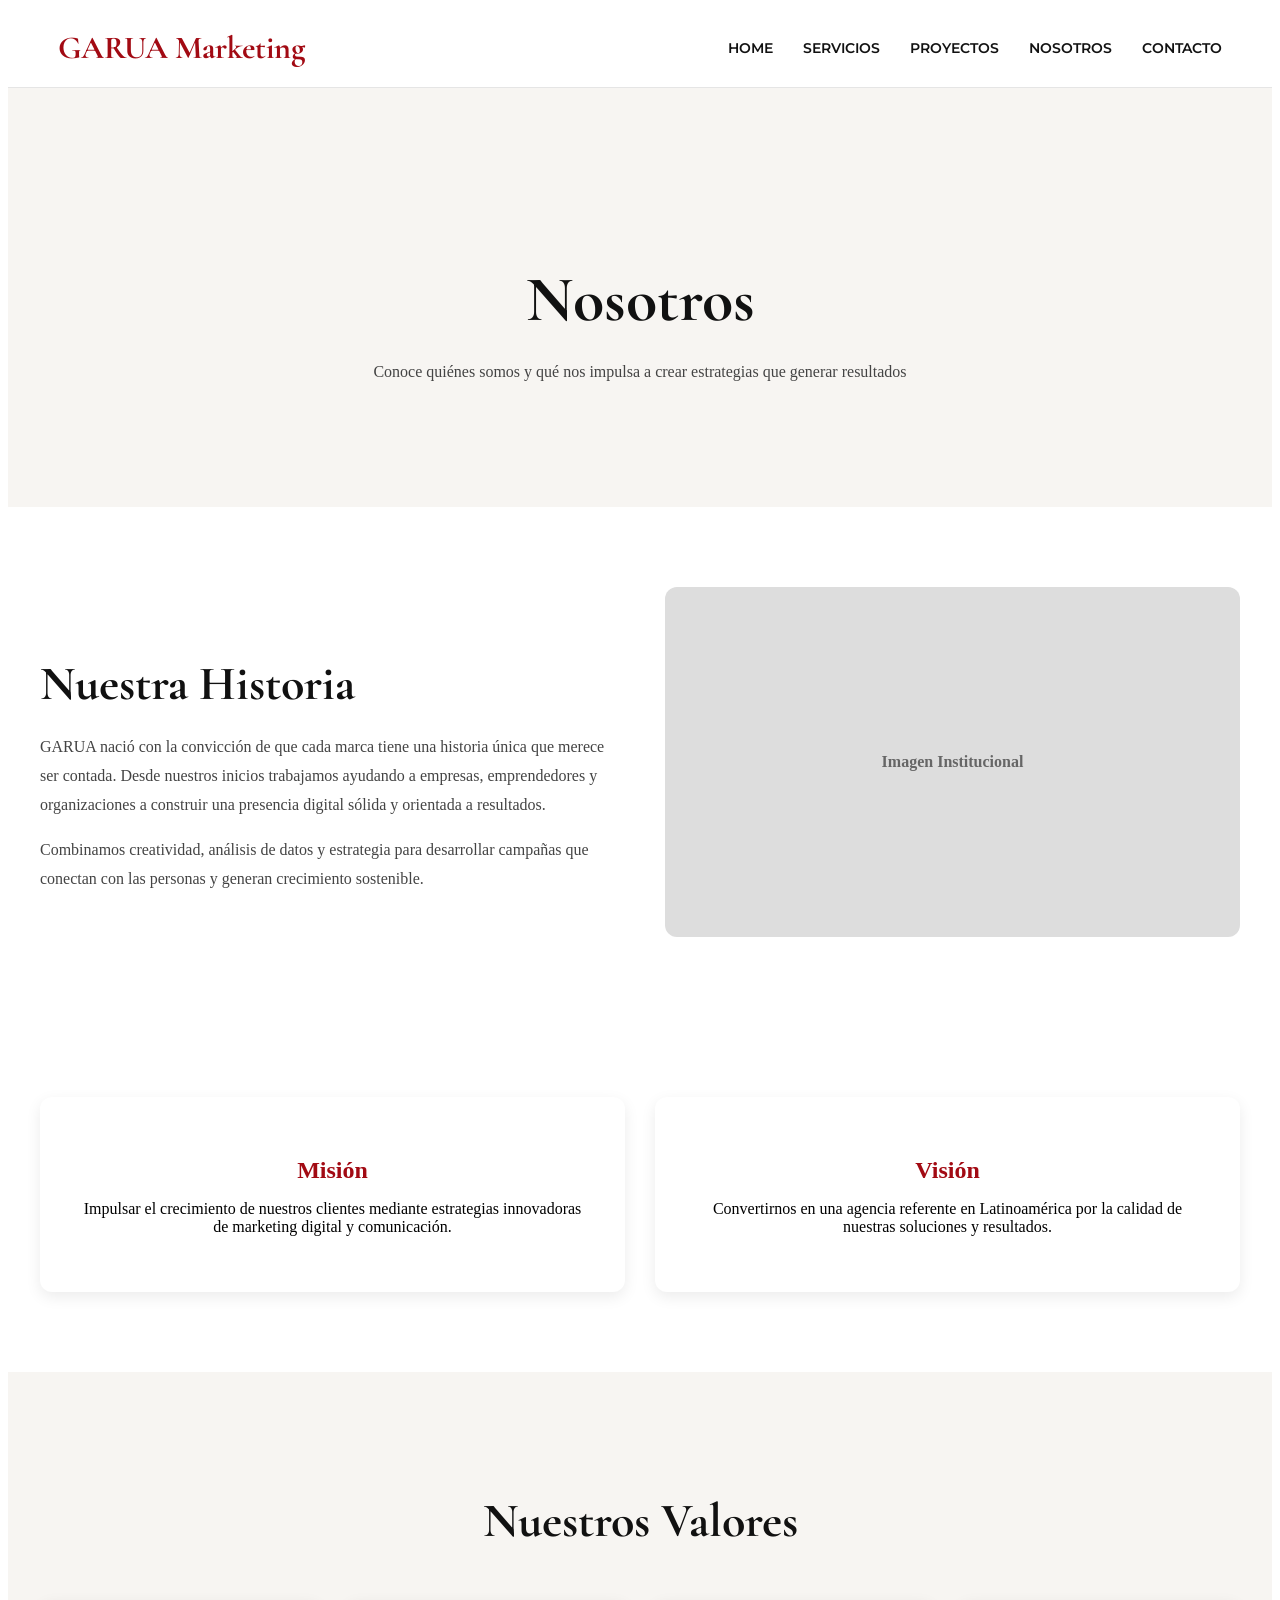
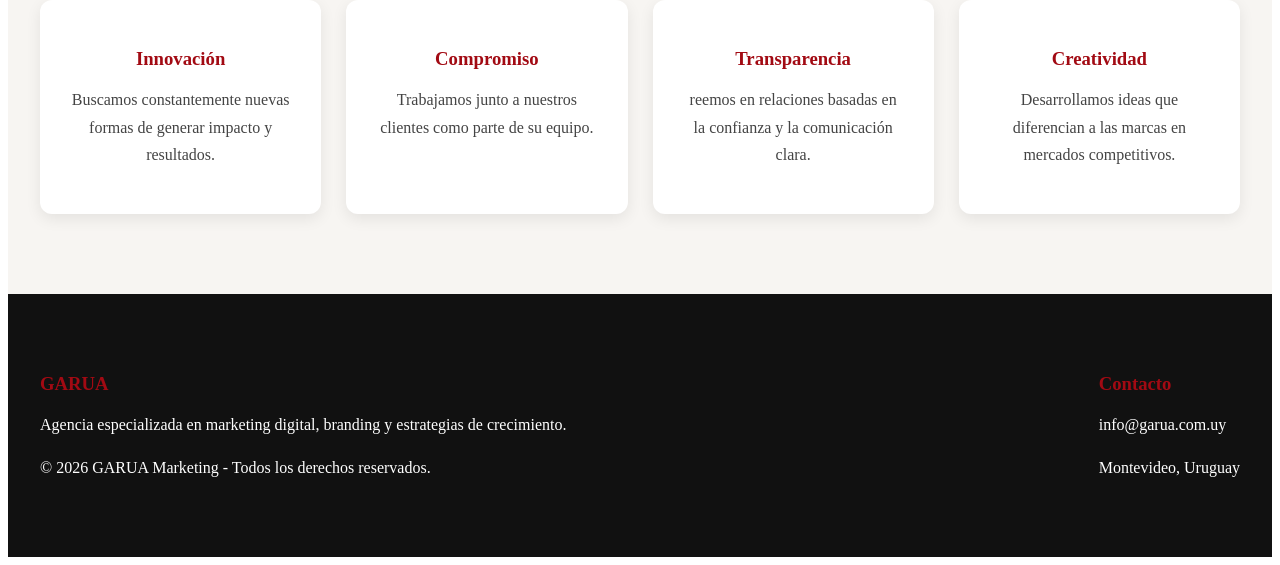
==== pages/nosotros.html @ 06a9a382 "Primer commit proyecto GARUA" ====
<!DOCTYPE html>
<html lang="es">
  <head>

    <meta charset="UTF-8">
    <meta name="viewport" content="width=device-width, initial-scale=1.0">
     <meta name="description"
    content="Agencia de marketing digital especializada en branding, publicidad y crecimiento empresarial.">
    <meta name="keywords"
    content="marketing digital, branding, publicidad, seo, google ads, uruguay">
    <meta name="author"
    content="GARUA Marketing">

    <title>GARUA | Nosotros</title>

    <link rel="preconnect" href="https://fonts.googleapis.com">
    <link rel="preconnect" href="https://fonts.gstatic.com" crossorigin>
    <link href="https://fonts.googleapis.com/css2?family=Cormorant+Garamond:wght@400;500;600;700&family=Montserrat:wght@300;400;500;600;700&display=swap" rel="stylesheet">
    <link rel="stylesheet" href="../assets/css/style.css">
    <link rel="stylesheet" href="https://unpkg.com/aos@2.3.4/dist/aos.css">
    
  </head>

  <body>
    <header>
        <nav class="navbar">
            <div class="logo"> 
                <h2>GARUA Marketing</h2>
            </div>
            
            <ul class="menu">
                <li><a href="../index.html">HOME</a></li>
                <li><a href="./servicios.html">SERVICIOS</a></li>
                <li><a href="./proyectos.html">PROYECTOS</a></li>
                <li><a href="#">NOSOTROS</a></li>
                <li><a href="./contacto.html">CONTACTO</a></li>
            </ul>
                
        </nav>
    </header>

    <main>

        <section class="banner-pagina">             
                <h1>Nosotros</h1>
                
                <p> Conoce quiénes somos y qué nos impulsa a crear estrategias que generar resultados</p>
               
        </section>

        <section class="historia" data-aos="fade-up">

            <div class="historia-texto">

                <h2>Nuestra Historia</h2>
                <p>GARUA nació con la convicción de que cada marca tiene una historia única
            que merece ser contada. Desde nuestros inicios trabajamos ayudando a
            empresas, emprendedores y organizaciones a construir una presencia digital
            sólida y orientada a resultados.</p>
                <p>Combinamos creatividad, análisis de datos y estrategia para desarrollar
            campañas que conectan con las personas y generan crecimiento sostenible.</p>
            
            </div>

            <div class="historia-imagen">

                <div class="placeholder-imagen">Imagen Institucional</div>

            </div>

        </section>

        <section class="mision-vision">

            <article class="valor-card">

                <h2>Misión</h2>
                <p>Impulsar el crecimiento de nuestros clientes mediante estrategias
            innovadoras de marketing digital y comunicación.</p>
        
            </article>

            <article class="valor-card">

                <h2>Visión</h2>
                <p>Convertirnos en una agencia referente en Latinoamérica por la calidad
            de nuestras soluciones y resultados.</p>

            </article>


        </section>

        <section class="valores">

            <h2>Nuestros Valores</h2>
            <div class="valores-container">

                <article class="valor">
                    <h3>Innovación</h3>
                    <p>Buscamos constantemente nuevas formas de generar impacto y resultados.</p>
                </article>

                <article class="valor">
                    <h3>Compromiso</h3>
                    <p>Trabajamos junto a nuestros clientes como parte de su equipo.</p>
                </article>

                <article class="valor">
                    <h3>Transparencia</h3>
                    <p>reemos en relaciones basadas en la confianza y la comunicación clara.</p>
                </article>

                <article class="valor">
                    <h3>Creatividad</h3>
                    <p> Desarrollamos ideas que diferencian a las marcas en mercados competitivos.</p>
                </article>       

            </div>

        </section>




    </main>

    <footer>
        <div class="footer-container">

            <div>
                <h3>GARUA</h3>
                <p>Agencia especializada en marketing digital,
                branding y estrategias de crecimiento.</p>
                <p>© 2026 GARUA Marketing - Todos los derechos reservados.</p>
            </div>
            
            <div>
                <h3>Contacto</h3>
                <p>info@garua.com.uy</p>
                <p>Montevideo, Uruguay</p>
            </div>

        </div>

    </footer>

    <script src="https://unpkg.com/aos@2.3.4/dist/aos.js"></script>

    <script>
    AOS.init();
    </script>

  </body>
</html>
---- assets/css/style.css ----
.card-base, .portfolio-card, .servicio-box, .valor, .valor-card, .caso, .card {
  background-color: #FFFFFF;
  border-radius: 12px;
  box-shadow: 0 5px 15px rgba(0, 0, 0, 0.08);
  transition: 0.3s ease;
}

.navbar {
  background-color: #FFFFFF;
  border-bottom: 1px solid #E5E5E5;
  padding: 20px 50px;
  display: flex;
  justify-content: space-between;
  align-items: center;
}
.navbar .logo h2 {
  font-family: "Cormorant Garamond", serif;
  color: #A20A13;
  font-size: 2rem;
  font-weight: 700;
  margin: 0;
}
.navbar .menu {
  display: flex;
  list-style: none;
  gap: 30px;
  margin: 0;
  padding: 0;
}
.navbar .menu li a {
  text-decoration: none;
  color: #111111;
  font-family: "Montserrat", sans-serif;
  font-size: 0.9rem;
  font-weight: 600;
  transition: 0.3s ease;
}
.navbar .menu li a:hover {
  color: #A20A13;
}

footer {
  background-color: #111111;
  color: #FFFFFF;
  padding: 60px 20px;
}

.footer-container {
  display: flex;
  justify-content: space-between;
  gap: 40px;
  max-width: 1200px;
  margin: auto;
  flex-wrap: wrap;
}

footer h3 {
  color: #A20A13;
  margin-bottom: 15px;
}

footer p {
  line-height: 1.7;
}

.hero {
  min-height: 80vh;
  display: flex;
  justify-content: center;
  align-items: center;
  text-align: center;
  padding: 80px 20px;
  background-color: #F7F5F2;
}
.hero .hero-content {
  max-width: 800px;
}
.hero .hero-content h1 {
  font-family: "Cormorant Garamond", serif;
  font-size: 4rem;
  color: #111111;
  margin-bottom: 20px;
}
.hero .hero-content p {
  font-family: "Montserrat", sans-serif;
  font-size: 1.1rem;
  color: #444444;
  line-height: 1.8;
  margin-bottom: 30px;
}

.btn-principal {
  background-color: #A20A13;
  color: #FFFFFF;
  padding: 14px 30px;
  border: none;
  border-radius: 8px;
  cursor: pointer;
  transition: 0.3s ease;
  text-decoration: none;
  display: inline-block;
}
.btn-principal:hover {
  background-color: #870810;
  transform: translateY(-3px);
}

.servicios {
  padding: 80px 20px;
  text-align: center;
}
.servicios h2 {
  font-family: "Cormorant Garamond", serif;
  color: #111111;
  font-size: 3rem;
  text-align: center;
  margin-bottom: 50px;
}

.servicios-container {
  display: grid;
  grid-template-columns: repeat(3, 1fr);
  gap: 30px;
  max-width: 1200px;
  margin: auto;
}

.card {
  padding: 30px;
  cursor: pointer;
  transition: all 0.3s ease;
}
.card:hover {
  transform: translateY(-8px);
  box-shadow: 0 15px 30px rgba(0, 0, 0, 0.12);
}
.card h3 {
  margin-bottom: 15px;
  color: #A20A13;
}
.card p {
  color: #444444;
  line-height: 1.7;
}

.estadisticas {
  text-align: center;
  padding: 40px 20px;
}
.estadisticas h3 {
  font-size: 3rem;
  color: #A20A13;
  margin-bottom: 10px;
}
.estadisticas p {
  color: #444444;
}

.casos-exito {
  padding: 80px 20px;
  background-color: #F7F5F2;
  text-align: center;
}
.casos-exito h2 {
  font-family: "Cormorant Garamond", serif;
  color: #111111;
  font-size: 3rem;
  text-align: center;
  margin-bottom: 50px;
}

.caso-container {
  display: grid;
  grid-template-columns: repeat(3, 1fr);
  gap: 30px;
  max-width: 1200px;
  margin: auto;
}

.caso {
  padding: 30px;
  transition: 0.3s ease;
}
.caso:hover {
  transform: translateY(-8px);
}
.caso h3 {
  color: #A20A13;
  margin-bottom: 15px;
}

.cta {
  text-align: center;
  padding: 100px 20px;
  background-color: #111111;
  color: #FFFFFF;
}
.cta h2 {
  font-family: "Cormorant Garamond", serif;
  font-size: 3rem;
  margin-bottom: 20px;
}
.cta p {
  margin-bottom: 30px;
}

.estadisticas-section {
  display: flex;
  justify-content: center;
  gap: 80px;
  padding: 80px 20px;
  background-color: #FFFFFF;
  flex-wrap: wrap;
}

.banner-pagina {
  background-color: #F7F5F2;
  text-align: center;
  padding: 120px 20px;
}
.banner-pagina h1 {
  font-family: "Cormorant Garamond", serif;
  font-size: 4rem;
  color: #111111;
  margin-bottom: 20px;
}
.banner-pagina p {
  max-width: 700px;
  margin: auto;
  color: #444444;
  line-height: 1.8;
}

.historia {
  display: flex;
  justify-content: space-between;
  align-items: center;
  gap: 50px;
  padding: 80px 20px;
  max-width: 1200px;
  margin: auto;
  flex-wrap: wrap;
}

.historia-texto {
  flex: 1;
  min-width: 300px;
}
.historia-texto h2 {
  font-family: "Cormorant Garamond", serif;
  color: #111111;
  font-size: 3rem;
  text-align: center;
  text-align: left;
  margin-bottom: 20px;
}
.historia-texto p {
  color: #444444;
  line-height: 1.8;
  margin-bottom: 15px;
}

.historia-imagen {
  flex: 1;
  min-width: 300px;
}

.placeholder-imagen {
  height: 350px;
  background-color: #dddddd;
  border-radius: 12px;
  display: flex;
  justify-content: center;
  align-items: center;
  color: #666666;
  font-weight: 600;
}

.mision-vision {
  display: grid;
  grid-template-columns: repeat(2, 1fr);
  gap: 30px;
  max-width: 1200px;
  margin: auto;
  padding: 80px 20px;
}

.valor-card {
  padding: 40px;
  text-align: center;
  transition: 0.3s ease;
}
.valor-card:hover {
  transform: translateY(-8px);
}
.valor-card h2 {
  color: #A20A13;
  margin-bottom: 15px;
}

.valores {
  padding: 80px 20px;
  text-align: center;
  background-color: #F7F5F2;
}
.valores h2 {
  font-family: "Cormorant Garamond", serif;
  color: #111111;
  font-size: 3rem;
  text-align: center;
  margin-bottom: 50px;
}

.valores-container {
  display: grid;
  grid-template-columns: repeat(4, 1fr);
  gap: 25px;
  max-width: 1200px;
  margin: auto;
}

.valor {
  padding: 30px;
  transition: 0.3s ease;
}
.valor:hover {
  transform: translateY(-8px);
}
.valor h3 {
  color: #A20A13;
  margin-bottom: 15px;
}
.valor p {
  line-height: 1.7;
  color: #444444;
}

.servicios-detalles {
  padding: 80px 20px;
  text-align: center;
}
.servicios-detalles h2 {
  font-family: "Cormorant Garamond", serif;
  color: #111111;
  font-size: 3rem;
  text-align: center;
  margin-bottom: 50px;
}

.servicios-detalle-container {
  max-width: 1200px;
  margin: auto;
  display: grid;
  grid-template-columns: repeat(3, 1fr);
  gap: 30px;
}

.servicio-box {
  padding: 35px;
  transition: 0.3s ease;
  cursor: pointer;
}
.servicio-box:hover {
  transform: translateY(-10px);
  box-shadow: 0 15px 30px rgba(0, 0, 0, 0.12);
}
.servicio-box h3 {
  color: #A20A13;
  margin-bottom: 15px;
  font-family: "Cormorant Garamond", serif;
  font-size: 1.8rem;
}
.servicio-box p {
  color: #444444;
  line-height: 1.7;
}

.portfolio {
  padding: 80px 20px;
  text-align: center;
}
.portfolio h2 {
  font-family: "Cormorant Garamond", serif;
  color: #111111;
  font-size: 3rem;
  text-align: center;
  margin-bottom: 50px;
}

.portfolio-container {
  max-width: 1200px;
  margin: auto;
  display: grid;
  grid-template-columns: repeat(3, 1fr);
  gap: 30px;
}

.portfolio-card {
  overflow: hidden;
  transition: 0.3s ease;
  cursor: pointer;
}
.portfolio-card:hover {
  transform: translateY(-10px);
  box-shadow: 0 15px 30px rgba(0, 0, 0, 0.12);
}
.portfolio-card h3 {
  color: #A20A13;
  margin: 20px 0 10px;
}
.portfolio-card p {
  padding: 0 20px 25px;
  color: #444444;
  line-height: 1.7;
}

.proyecto-img {
  height: 220px;
  background-color: #d9d9d9;
  display: flex;
  justify-content: center;
  align-items: center;
  font-weight: 600;
  color: #666666;
}

.contacto {
  max-width: 1200px;
  margin: auto;
  padding: 80px 20px;
  display: grid;
  grid-template-columns: 1fr 1fr;
  gap: 50px;
}

.contacto-info h2 {
  font-family: "Cormorant Garamond", serif;
  color: #111111;
  font-size: 3rem;
  text-align: center;
  text-align: left;
  margin-bottom: 25px;
}
.contacto-info p {
  margin-bottom: 15px;
  color: #444444;
  line-height: 1.8;
}

.contacto-formulario form {
  display: flex;
  flex-direction: column;
  gap: 15px;
}
.contacto-formulario label {
  font-weight: 600;
  color: #111111;
}
.contacto-formulario input,
.contacto-formulario textarea {
  padding: 15px;
  border: 1px solid #d9d9d9;
  border-radius: 8px;
  font-family: "Montserrat", sans-serif;
  transition: 0.3s ease;
}
.contacto-formulario input:focus,
.contacto-formulario textarea:focus {
  outline: none;
  border-color: #A20A13;
}
.contacto-formulario button {
  background-color: #A20A13;
  color: #FFFFFF;
  padding: 14px 30px;
  border: none;
  border-radius: 8px;
  cursor: pointer;
  transition: 0.3s ease;
  cursor: pointer;
}
.contacto-formulario button:hover {
  background-color: #870810;
  transform: translateY(-3px);
}

@media (max-width: 992px) {
  .servicios-container,
  .caso-container,
  .valores-container {
    grid-template-columns: repeat(2, 1fr);
  }
  .mision-vision {
    grid-template-columns: 1fr;
  }
  .servicios-detalle-container {
    grid-template-columns: repeat(2, 1fr);
  }
  .portfolio-container {
    grid-template-columns: repeat(2, 1fr);
  }
}
@media (max-width: 768px) {
  .navbar {
    flex-direction: column;
    gap: 20px;
    padding: 20px;
  }
  .menu {
    flex-wrap: wrap;
    justify-content: center;
  }
  .hero-content h1 {
    font-size: 3rem;
  }
  .historia {
    flex-direction: column;
  }
  .estadisticas-section {
    flex-direction: column;
    gap: 40px;
  }
  .footer-container {
    flex-direction: column;
  }
  .contacto {
    grid-template-columns: 1fr;
  }
}
@media (max-width: 576px) {
  .servicios-container,
  .caso-container,
  .valores-container {
    grid-template-columns: 1fr;
  }
  .hero-content h1 {
    font-size: 2.5rem;
  }
  .banner-pagina h1 {
    font-size: 3rem;
  }
  .servicios-detalle-container {
    grid-template-columns: 1fr;
  }
  .portfolio-container {
    grid-template-columns: 1fr;
  }
}/*# sourceMappingURL=style.css.map */
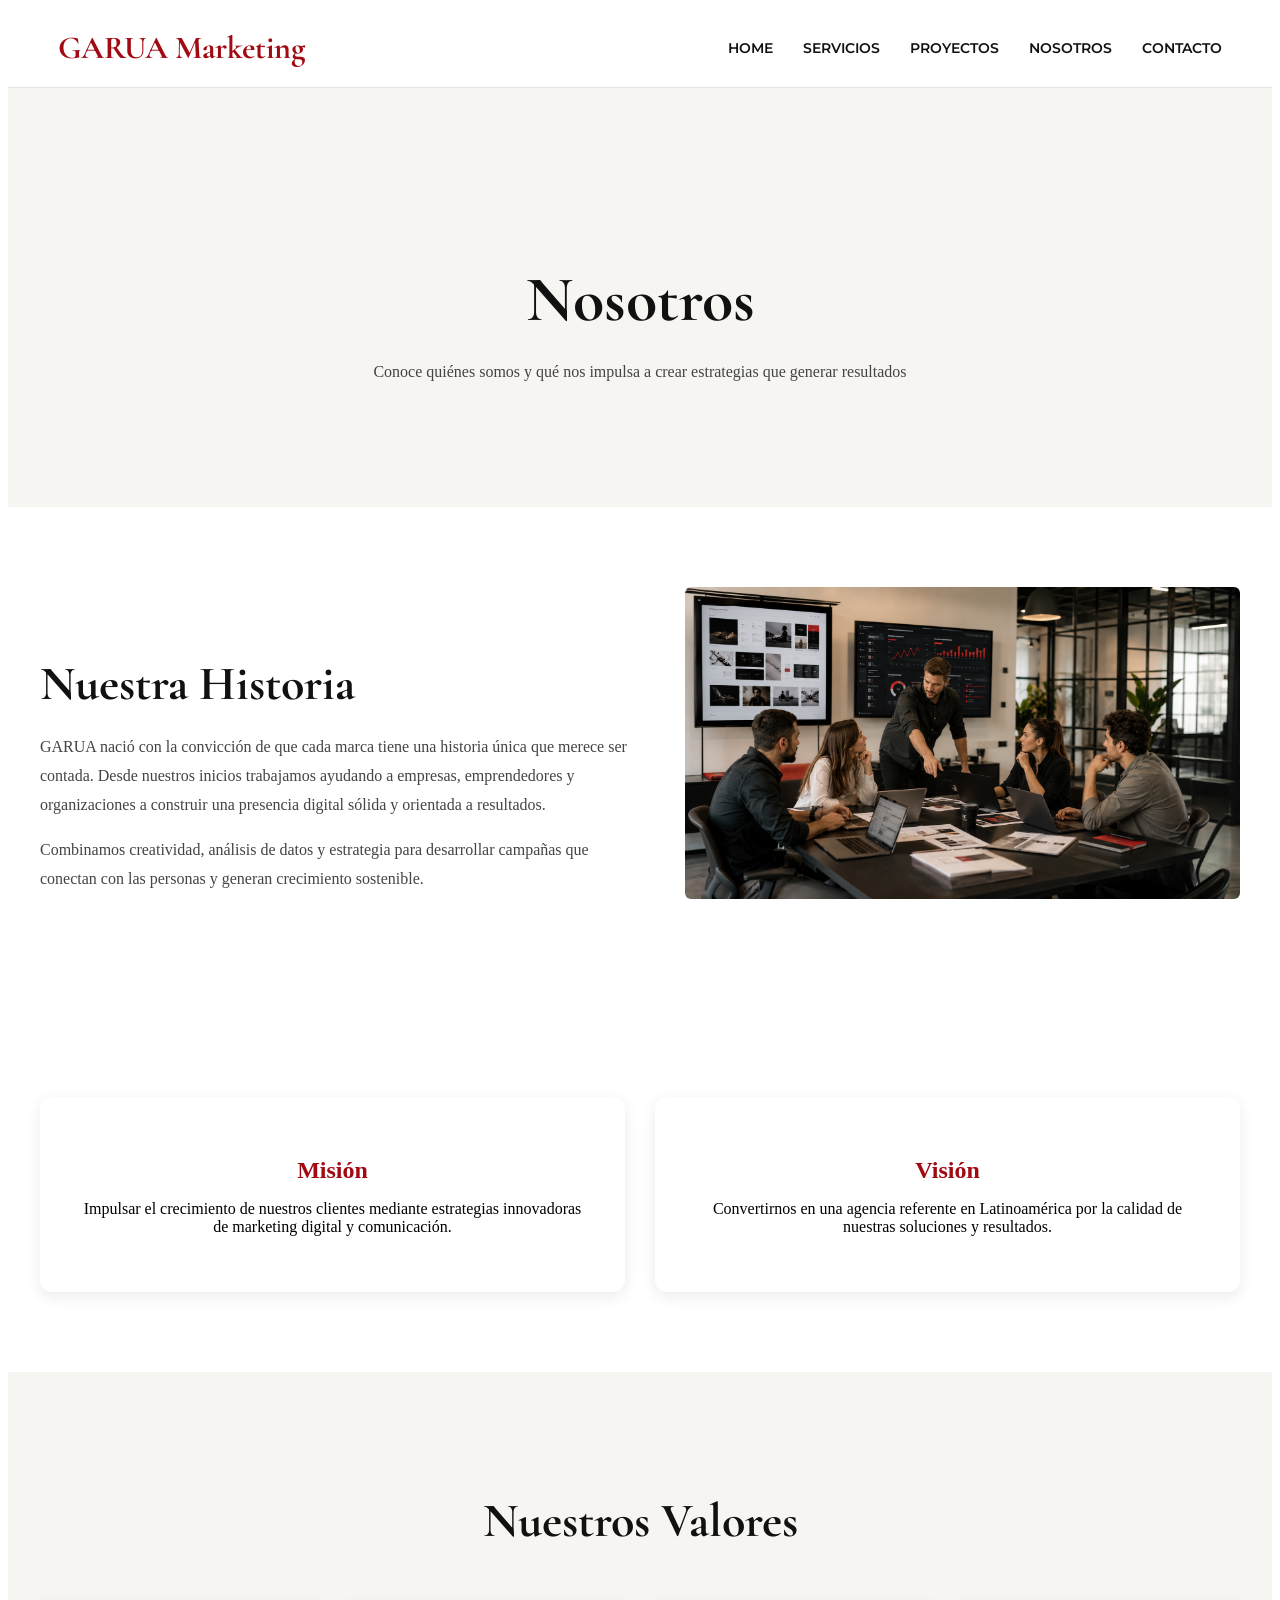
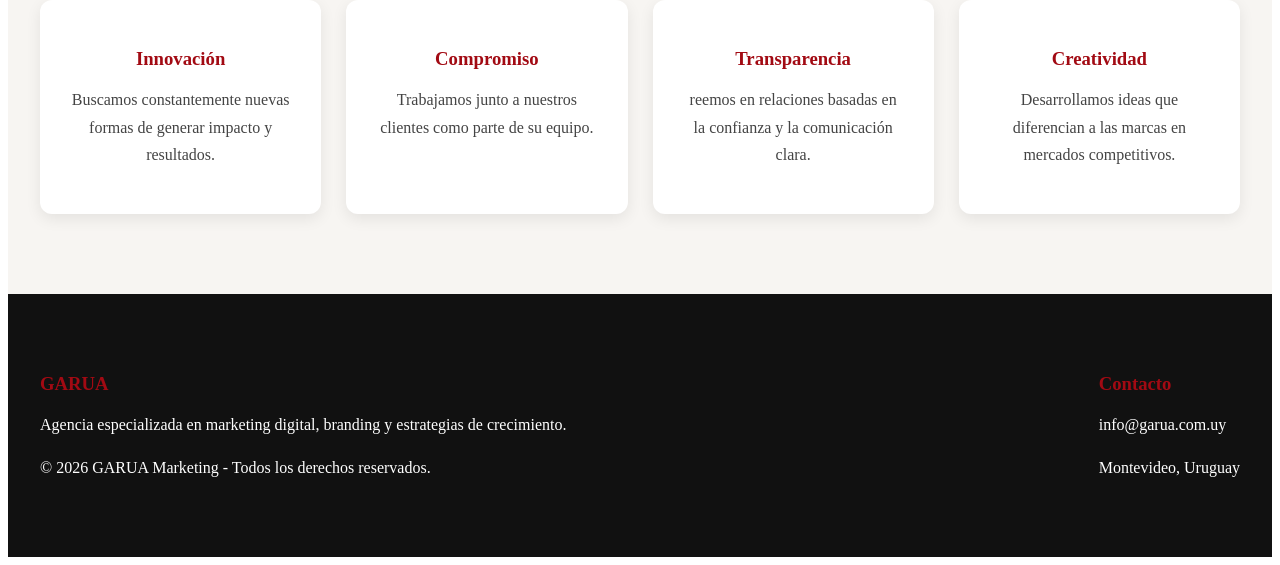
==== commit f8d7d20f: "Integra imagen institucional del equipo GARUA" ====
--- a/pages/nosotros.html
+++ b/pages/nosotros.html
@@ -64,7 +64,7 @@
 
             <div class="historia-imagen">
 
-                <div class="placeholder-imagen">Imagen Institucional</div>
+                <div><img src="/assets/imgs/EquipoGaruaMkt.png" alt="Equipo Garua Marketing"></div>
 
             </div>
 
--- a/assets/css/style.css
+++ b/assets/css/style.css
@@ -261,8 +261,17 @@
 }
 
 .historia-imagen {
-  flex: 1;
-  min-width: 300px;
+  width: 555px;
+  height: 350px;
+  overflow: hidden;
+}
+
+.historia-imagen img {
+  width: 100%;
+  height: 100%;
+  object-fit: cover;
+  display: block;
+  border-radius: 6px;
 }
 
 .placeholder-imagen {
